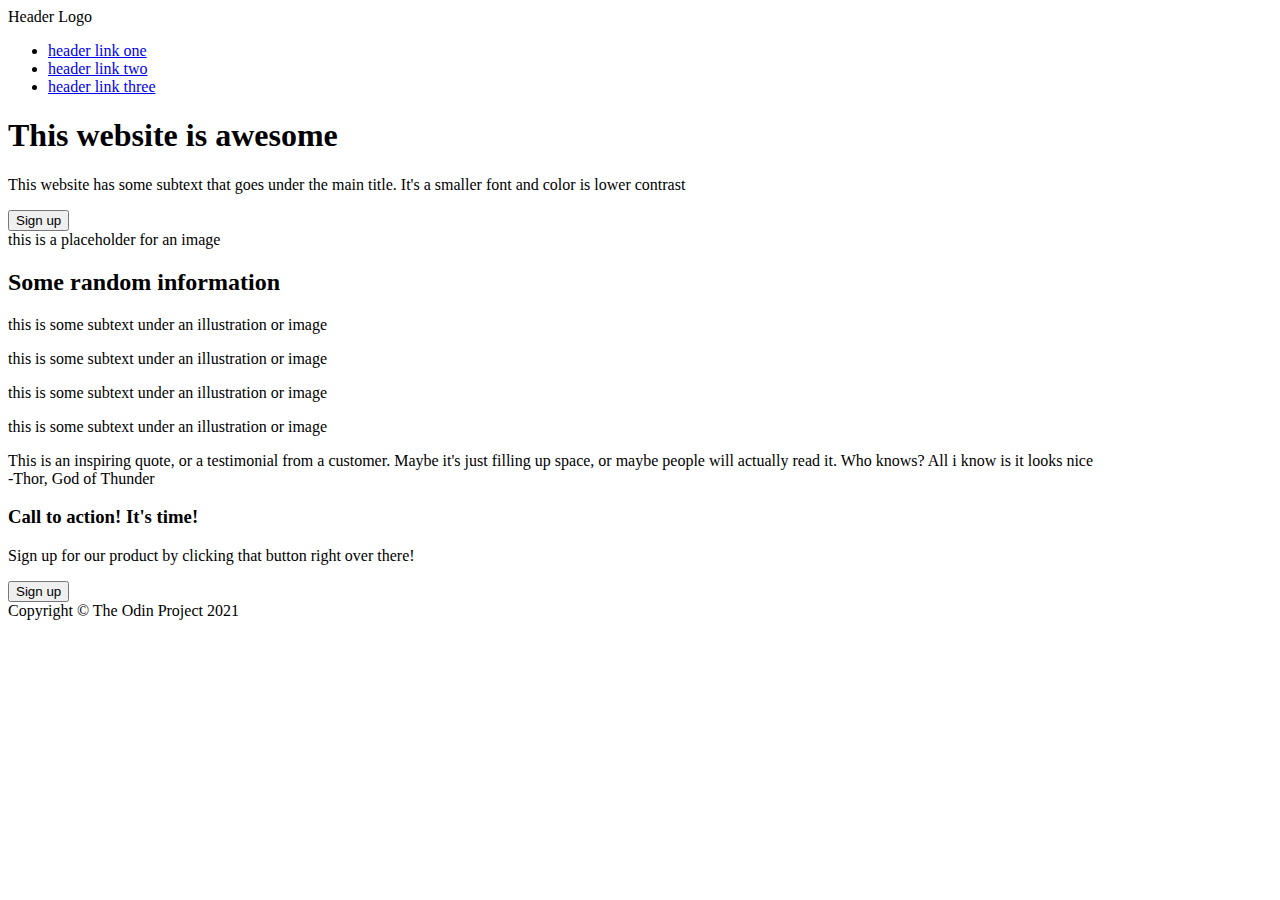
==== index.html @ 371f262e "Add html file" ====
<!doctype html>
<html lang="en">
  <head>
    <meta charset="UTF-8" />
    <meta name="viewport" content="width=device-width, initial-scale=1.0" />
    <title>Document</title>
    <link rel="stylesheet" href="style.css" />
  </head>
  <body>
    <div class="nav-header">
      <div class="nav">
        <div class="logo">Header Logo</div>
        <ul class="right-links">
          <li><a href="#">header link one</a></li>
          <li><a href="#">header link two</a></li>
          <li><a href="#"> header link three</a></li>
        </ul>
      </div>
      <div class="header-container">
        <div class="header-text">
          <h1>This website is awesome</h1>
          <p>
            This website has some subtext that goes under the main title. It's a
            smaller font and color is lower contrast
          </p>
          <button class="sign-up">Sign up</button>
        </div>
        <div class="header-image">
          <div class="image-text">this is a placeholder for an image</div>
        </div>
      </div>
    </div>
    <div class="info-container">
      <h2>Some random information</h2>
      <div class="info">
        <div class="info-images">
          <div class="image"></div>
          <p>this is some subtext under an illustration or image</p>
        </div>
        <div class="info-images">
          <div class="image"></div>
          <p>this is some subtext under an illustration or image</p>
        </div>
        <div class="info-images">
          <div class="image"></div>
          <p>this is some subtext under an illustration or image</p>
        </div>
        <div class="info-images">
          <div class="image"></div>
          <p>this is some subtext under an illustration or image</p>
        </div>
      </div>
    </div>
    <div class="quote-container">
      <div class="text">
        This is an inspiring quote, or a testimonial from a customer. Maybe it's
        just filling up space, or maybe people will actually read it. Who knows?
        All i know is it looks nice
      </div>
      <div class="cite">-Thor, God of Thunder</div>
    </div>
    <div class="signup-container">
      <div class="signing-container">
        <div class="sign-text">
          <h3>Call to action! It's time!</h3>
          <p>
            Sign up for our product by clicking that button right over there!
          </p>
        </div>
        <div class="sign-below">
          <button>Sign up</button>
        </div>
      </div>
    </div>
    <div class="footer">Copyright &copy; The Odin Project 2021</div>
  </body>
</html>
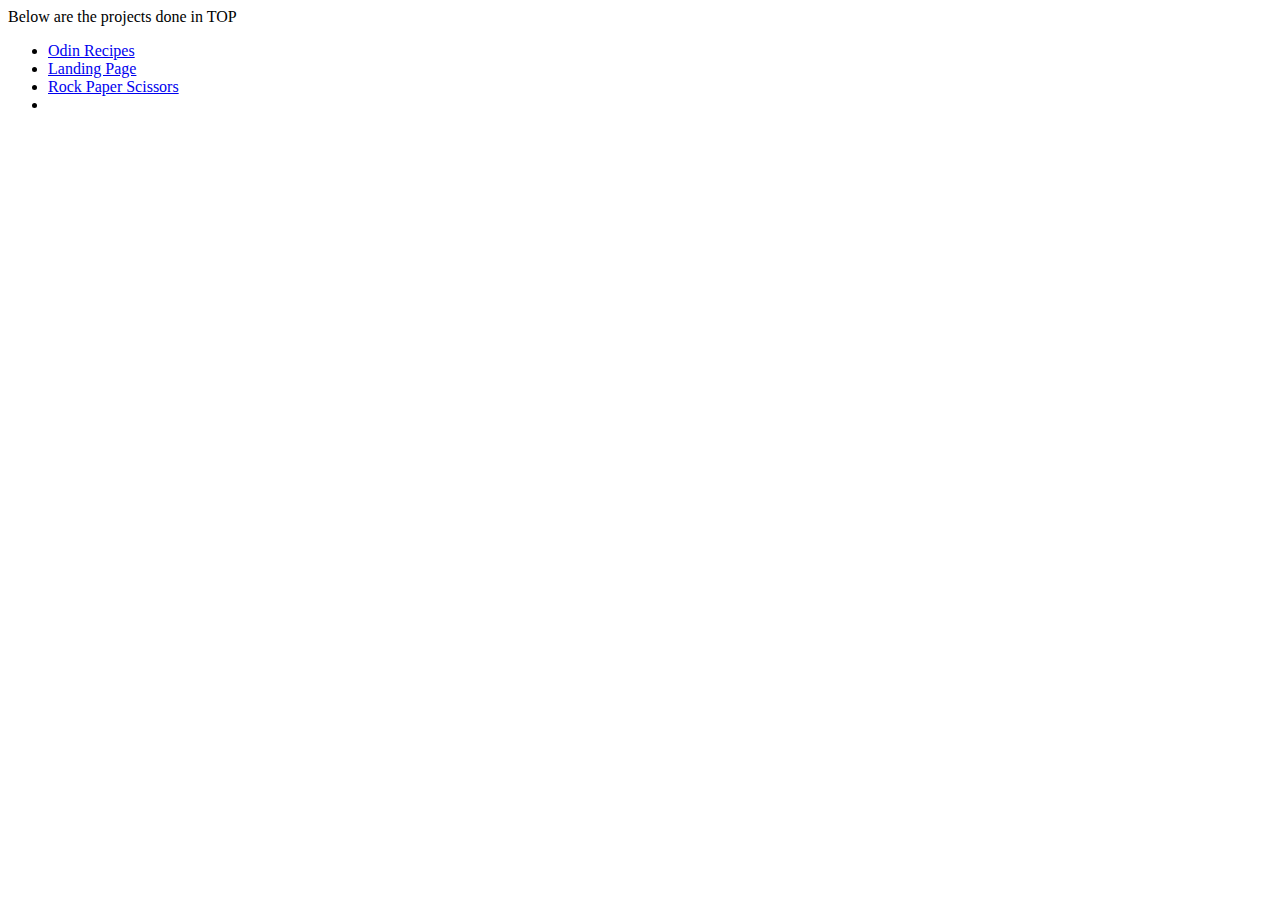
==== commit 99dffc57: "Add links" ====
--- a/index.html
+++ b/index.html
@@ -7,71 +7,14 @@
     <link rel="stylesheet" href="style.css" />
   </head>
   <body>
-    <div class="nav-header">
-      <div class="nav">
-        <div class="logo">Header Logo</div>
-        <ul class="right-links">
-          <li><a href="#">header link one</a></li>
-          <li><a href="#">header link two</a></li>
-          <li><a href="#"> header link three</a></li>
-        </ul>
-      </div>
-      <div class="header-container">
-        <div class="header-text">
-          <h1>This website is awesome</h1>
-          <p>
-            This website has some subtext that goes under the main title. It's a
-            smaller font and color is lower contrast
-          </p>
-          <button class="sign-up">Sign up</button>
-        </div>
-        <div class="header-image">
-          <div class="image-text">this is a placeholder for an image</div>
-        </div>
-      </div>
-    </div>
-    <div class="info-container">
-      <h2>Some random information</h2>
-      <div class="info">
-        <div class="info-images">
-          <div class="image"></div>
-          <p>this is some subtext under an illustration or image</p>
-        </div>
-        <div class="info-images">
-          <div class="image"></div>
-          <p>this is some subtext under an illustration or image</p>
-        </div>
-        <div class="info-images">
-          <div class="image"></div>
-          <p>this is some subtext under an illustration or image</p>
-        </div>
-        <div class="info-images">
-          <div class="image"></div>
-          <p>this is some subtext under an illustration or image</p>
-        </div>
-      </div>
-    </div>
-    <div class="quote-container">
-      <div class="text">
-        This is an inspiring quote, or a testimonial from a customer. Maybe it's
-        just filling up space, or maybe people will actually read it. Who knows?
-        All i know is it looks nice
-      </div>
-      <div class="cite">-Thor, God of Thunder</div>
-    </div>
-    <div class="signup-container">
-      <div class="signing-container">
-        <div class="sign-text">
-          <h3>Call to action! It's time!</h3>
-          <p>
-            Sign up for our product by clicking that button right over there!
-          </p>
-        </div>
-        <div class="sign-below">
-          <button>Sign up</button>
-        </div>
-      </div>
-    </div>
-    <div class="footer">Copyright &copy; The Odin Project 2021</div>
+    Below are the projects done in TOP
+    <ul>
+      <li><a href="./01-odin-recipes/index.html">Odin Recipes</a></li>
+      <li><a href="./02-landing-page/index.html">Landing Page</a></li>
+      <li>
+        <a href="./03-rock-paper-scissors/index.html">Rock Paper Scissors</a>
+      </li>
+      <li></li>
+    </ul>
   </body>
 </html>
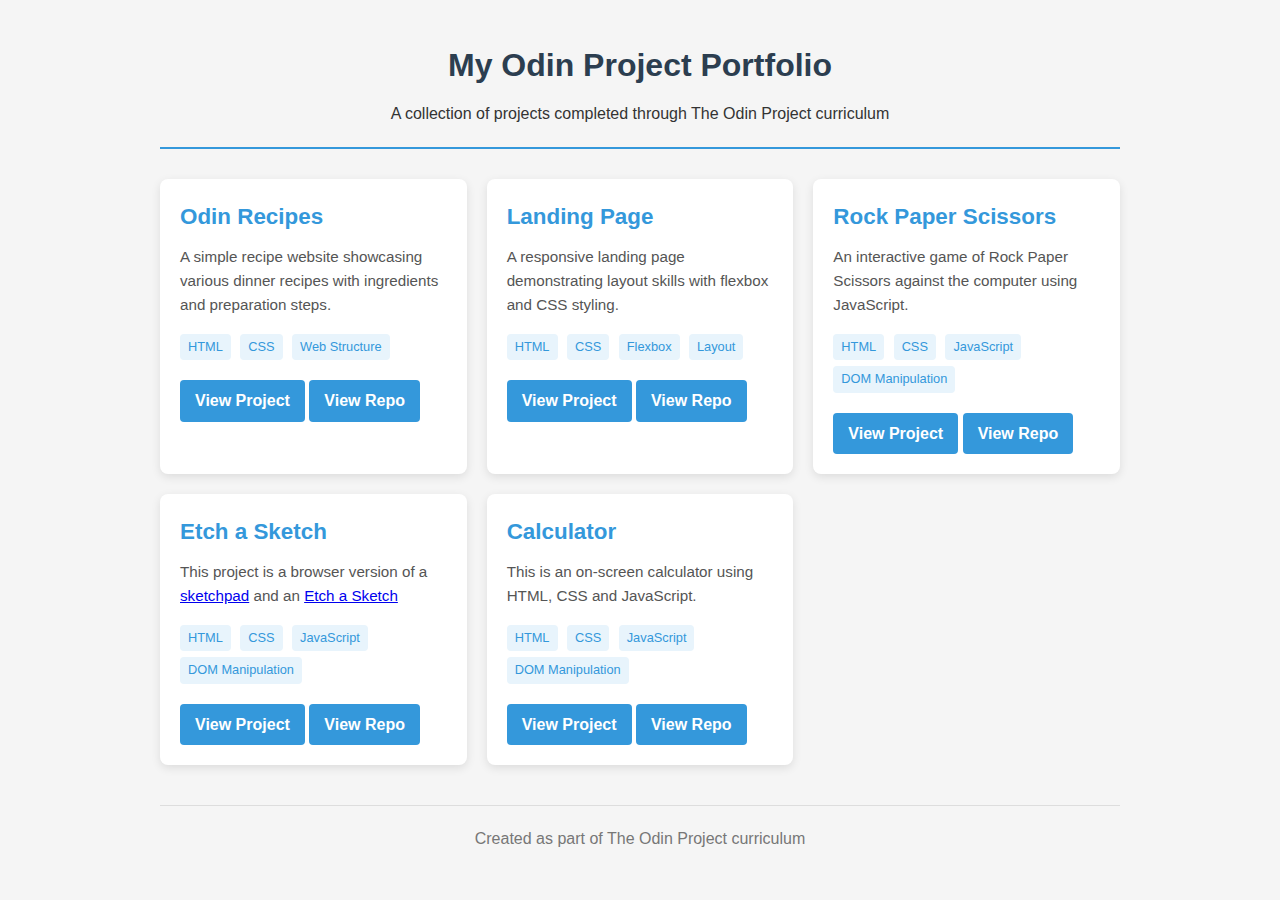
==== commit 836f1497: "Add projects and style website" ====
--- a/index.html
+++ b/index.html
@@ -3,18 +3,241 @@
   <head>
     <meta charset="UTF-8" />
     <meta name="viewport" content="width=device-width, initial-scale=1.0" />
-    <title>Document</title>
-    <link rel="stylesheet" href="style.css" />
+    <title>My Odin Project Portfolio</title>
+    <style>
+      * {
+        margin: 0;
+        padding: 0;
+        box-sizing: border-box;
+        font-family: Arial, sans-serif;
+      }
+
+      body {
+        background-color: #f5f5f5;
+        color: #333;
+        line-height: 1.6;
+        padding: 20px;
+        max-width: 1000px;
+        margin: 0 auto;
+      }
+
+      header {
+        text-align: center;
+        margin-bottom: 30px;
+        padding: 20px 0;
+        border-bottom: 2px solid #3498db;
+      }
+
+      h1 {
+        color: #2c3e50;
+        margin-bottom: 10px;
+      }
+
+      .project-grid {
+        display: grid;
+        grid-template-columns: repeat(auto-fill, minmax(300px, 1fr));
+        gap: 20px;
+      }
+
+      .project-card {
+        background-color: white;
+        border-radius: 8px;
+        overflow: hidden;
+        box-shadow: 0 3px 10px rgba(0, 0, 0, 0.1);
+        transition: transform 0.3s ease;
+      }
+
+      .project-card:hover {
+        transform: translateY(-5px);
+      }
+
+      .project-info {
+        padding: 20px;
+      }
+
+      .project-title {
+        font-size: 1.4rem;
+        color: #3498db;
+        margin-bottom: 10px;
+      }
+
+      .project-desc {
+        color: #555;
+        font-size: 0.95rem;
+        margin-bottom: 15px;
+      }
+
+      .project-skills {
+        margin-bottom: 15px;
+      }
+
+      .skill-tag {
+        display: inline-block;
+        background-color: #e8f4fc;
+        color: #3498db;
+        padding: 3px 8px;
+        border-radius: 4px;
+        font-size: 0.8rem;
+        margin-right: 5px;
+        margin-bottom: 5px;
+      }
+
+      .project-link {
+        display: inline-block;
+        background-color: #3498db;
+        color: white;
+        padding: 8px 15px;
+        text-decoration: none;
+        border-radius: 4px;
+        font-weight: bold;
+        transition: background-color 0.3s;
+      }
+
+      .project-link:hover {
+        background-color: #2980b9;
+      }
+
+      footer {
+        text-align: center;
+        margin-top: 40px;
+        padding-top: 20px;
+        border-top: 1px solid #ddd;
+        color: #777;
+      }
+    </style>
   </head>
   <body>
-    Below are the projects done in TOP
-    <ul>
-      <li><a href="./01-odin-recipes/index.html">Odin Recipes</a></li>
-      <li><a href="./02-landing-page/index.html">Landing Page</a></li>
-      <li>
-        <a href="./03-rock-paper-scissors/index.html">Rock Paper Scissors</a>
-      </li>
-      <li></li>
-    </ul>
+    <header>
+      <h1>My Odin Project Portfolio</h1>
+      <p>
+        A collection of projects completed through The Odin Project curriculum
+      </p>
+    </header>
+
+    <div class="project-grid">
+      <div class="project-card">
+        <div class="project-info">
+          <h2 class="project-title">Odin Recipes</h2>
+          <p class="project-desc">
+            A simple recipe website showcasing various dinner recipes with
+            ingredients and preparation steps.
+          </p>
+          <div class="project-skills">
+            <span class="skill-tag">HTML</span>
+            <span class="skill-tag">CSS</span>
+            <span class="skill-tag">Web Structure</span>
+          </div>
+          <a href="./01-odin-recipes/index.html" class="project-link"
+            >View Project</a
+          >
+          <a
+            href="https://github.com/Eddy518/TOP/tree/main/01-odin-recipes"
+            class="project-link"
+            >View Repo</a
+          >
+        </div>
+      </div>
+
+      <div class="project-card">
+        <div class="project-info">
+          <h2 class="project-title">Landing Page</h2>
+          <p class="project-desc">
+            A responsive landing page demonstrating layout skills with flexbox
+            and CSS styling.
+          </p>
+          <div class="project-skills">
+            <span class="skill-tag">HTML</span>
+            <span class="skill-tag">CSS</span>
+            <span class="skill-tag">Flexbox</span>
+            <span class="skill-tag">Layout</span>
+          </div>
+          <a href="./02-landing-page/index.html" class="project-link"
+            >View Project</a
+          >
+          <a
+            href="https://github.com/Eddy518/TOP/tree/main/02-landing-page"
+            class="project-link"
+            >View Repo</a
+          >
+        </div>
+      </div>
+
+      <div class="project-card">
+        <div class="project-info">
+          <h2 class="project-title">Rock Paper Scissors</h2>
+          <p class="project-desc">
+            An interactive game of Rock Paper Scissors against the computer
+            using JavaScript.
+          </p>
+          <div class="project-skills">
+            <span class="skill-tag">HTML</span>
+            <span class="skill-tag">CSS</span>
+            <span class="skill-tag">JavaScript</span>
+            <span class="skill-tag">DOM Manipulation</span>
+          </div>
+          <a href="./03-rock-paper-scissors/index.html" class="project-link"
+            >View Project</a
+          >
+          <a
+            href="https://github.com/Eddy518/TOP/tree/main/03-rock-paper-scissors"
+            class="project-link"
+            >View Repo</a
+          >
+        </div>
+      </div>
+      <div class="project-card">
+        <div class="project-info">
+          <h2 class="project-title">Etch a Sketch</h2>
+          <p class="project-desc">
+            This project is a browser version of a
+            <a href="https://en.wikipedia.org/wiki/Sketchpad">sketchpad</a> and
+            an
+            <a href="https://en.wikipedia.org/wiki/Etch_A_Sketch"
+              >Etch a Sketch</a
+            >
+          </p>
+          <div class="project-skills">
+            <span class="skill-tag">HTML</span>
+            <span class="skill-tag">CSS</span>
+            <span class="skill-tag">JavaScript</span>
+            <span class="skill-tag">DOM Manipulation</span>
+          </div>
+          <a href="./04-etch-a-sketch/index.html" class="project-link"
+            >View Project</a
+          >
+          <a
+            href="https://github.com/Eddy518/TOP/tree/main/04-etch-a-sketch"
+            class="project-link"
+            >View Repo</a
+          >
+        </div>
+      </div>
+      <div class="project-card">
+        <div class="project-info">
+          <h2 class="project-title">Calculator</h2>
+          <p class="project-desc">
+            This is an on-screen calculator using HTML, CSS and JavaScript.
+          </p>
+          <div class="project-skills">
+            <span class="skill-tag">HTML</span>
+            <span class="skill-tag">CSS</span>
+            <span class="skill-tag">JavaScript</span>
+            <span class="skill-tag">DOM Manipulation</span>
+          </div>
+          <a href="./05-calculator/index.html" class="project-link"
+            >View Project</a
+          >
+          <a
+            href="https://github.com/Eddy518/TOP/tree/main/05-calculator"
+            class="project-link"
+            >View Repo</a
+          >
+        </div>
+      </div>
+    </div>
+
+    <footer>
+      <p>Created as part of The Odin Project curriculum</p>
+    </footer>
   </body>
 </html>
